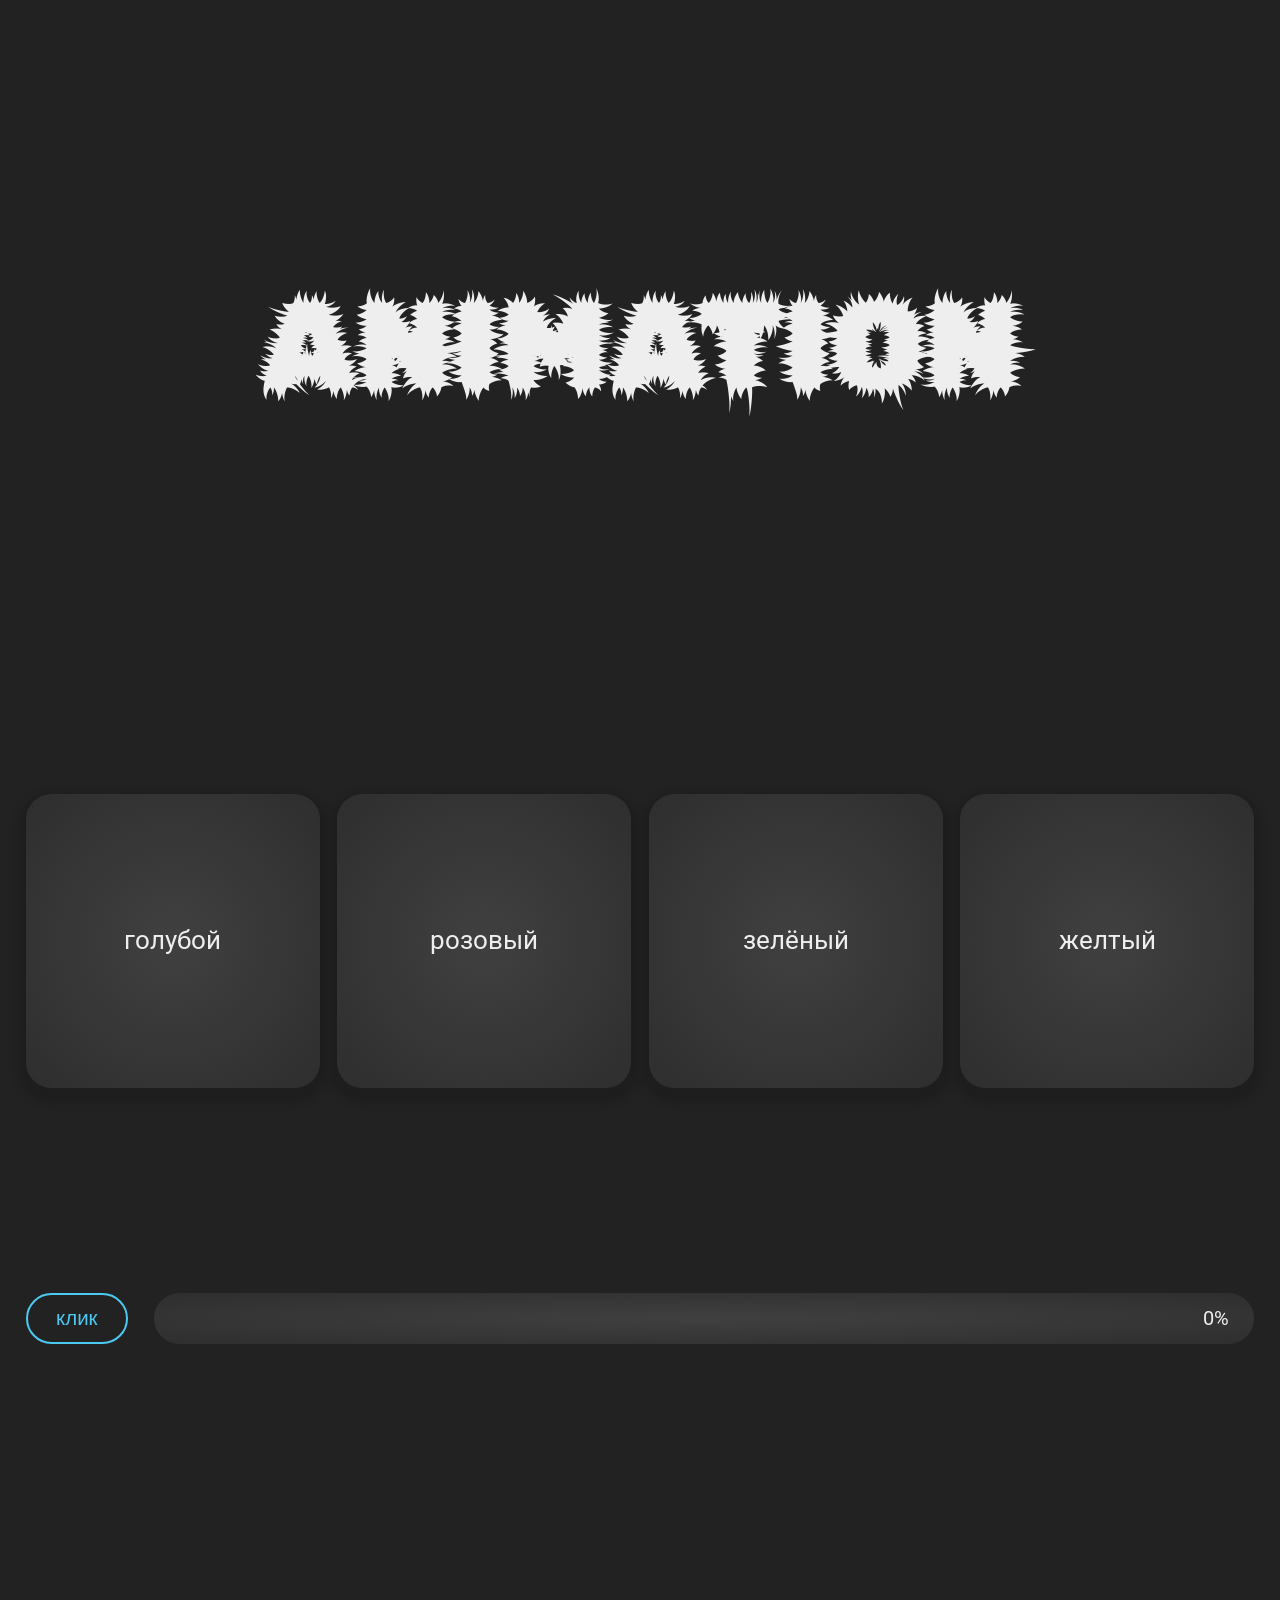
==== main/index.html @ 4388c33f "js анимации" ====
<!doctype html>
<html lang="ru">
  <head>
    <meta charset="UTF-8" />
    <meta name="viewport" content="width=device-width, initial-scale=1.0" />
    <title>СSS & JS animation</title>
    <link rel="stylesheet" href="stylesheets/style.css" />
    <script defer src="javascripts/scripts.js"></script>
  </head>
  <body>
    <section class="header">
      <h1>
        <span>a</span><span>n</span><span>i</span><span>m</span><span>a</span
        ><span>t</span><span>i</span><span>o</span><span>n</span>
      </h1>
    </section>

    <section class="flipCards">
      <article class="flipCard">
        <div class="flipCardWrapper">
          <div class="flipCardFront">
            <p>голубой</p>
          </div>
          <div class="flipCardBack blue"></div>
        </div>
      </article>

      <article class="flipCard">
        <div class="flipCardWrapper">
          <div class="flipCardFront">
            <p>розовый</p>
          </div>
          <div class="flipCardBack purple"></div>
        </div>
      </article>

      <article class="flipCard">
        <div class="flipCardWrapper">
          <div class="flipCardFront">
            <p>зелёный</p>
          </div>
          <div class="flipCardBack green"></div>
        </div>
      </article>

      <article class="flipCard">
        <div class="flipCardWrapper">
          <div class="flipCardFront">
            <p>желтый</p>
          </div>
          <div class="flipCardBack gold"></div>
        </div>
      </article>
    </section>

    <section class="progressBarSection">
      <button class="progressBarButton">клик</button>

      <div class="progressBar">
        <div class="progressBarLine"></div>
        <p class="progressBarNumber">0%</p>
      </div>
    </section>

    <section class="drawStar">
      <svg
        width="119"
        height="113"
        viewBox="0 0 119 113"
        fill="none"
        xmlns="http://www.w3.org/2000/svg"
      >
        <path
          class="svgLine"
          d="M71.6728 40.7144C72.2083 42.3623 73.7439 43.4779 75.4765 43.4781H116.184L83.2509 67.4048C81.8491 68.4234 81.2623 70.2294 81.7978 71.8775L94.3769 110.591L61.4453 86.6646C60.0433 85.646 58.1441 85.646 56.7422 86.6646L23.8105 110.591L36.3896 71.8775C36.9251 70.2294 36.3384 68.4234 34.9365 67.4048L2.00388 43.4781H42.7109C44.4436 43.4779 45.9791 42.3623 46.5146 40.7144L59.0937 1.99954L71.6728 40.7144Z"
          stroke="#4CC9F0"
          stroke-width="4"
        />
      </svg>
    </section>
  </body>
</html>
---- main/stylesheets/style.css ----
@import 'reset.css';
@import url('https://fonts.googleapis.com/css2?family=Roboto:wght@100..900&family=Rubik+Beastly&display=swap');
@import 'layout.css';
@import 'animation.css';
@import 'adaptive.css';
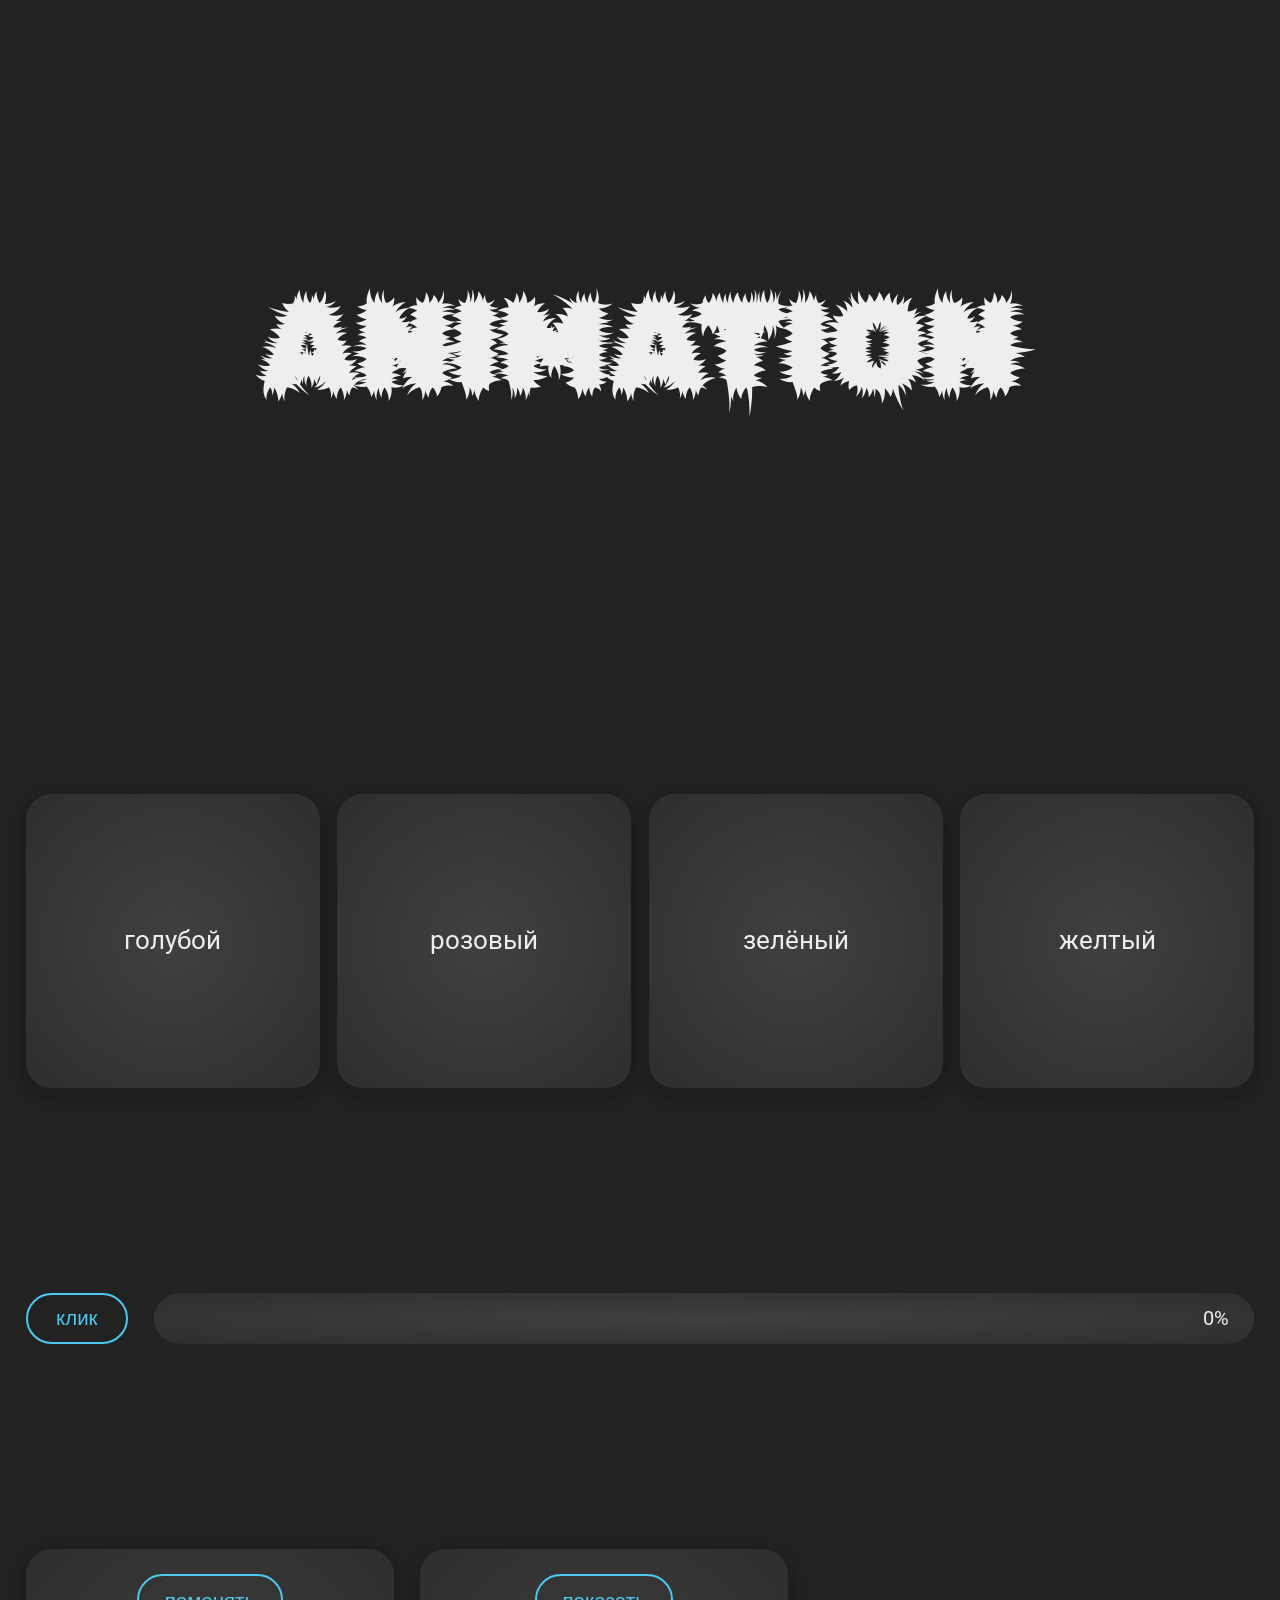
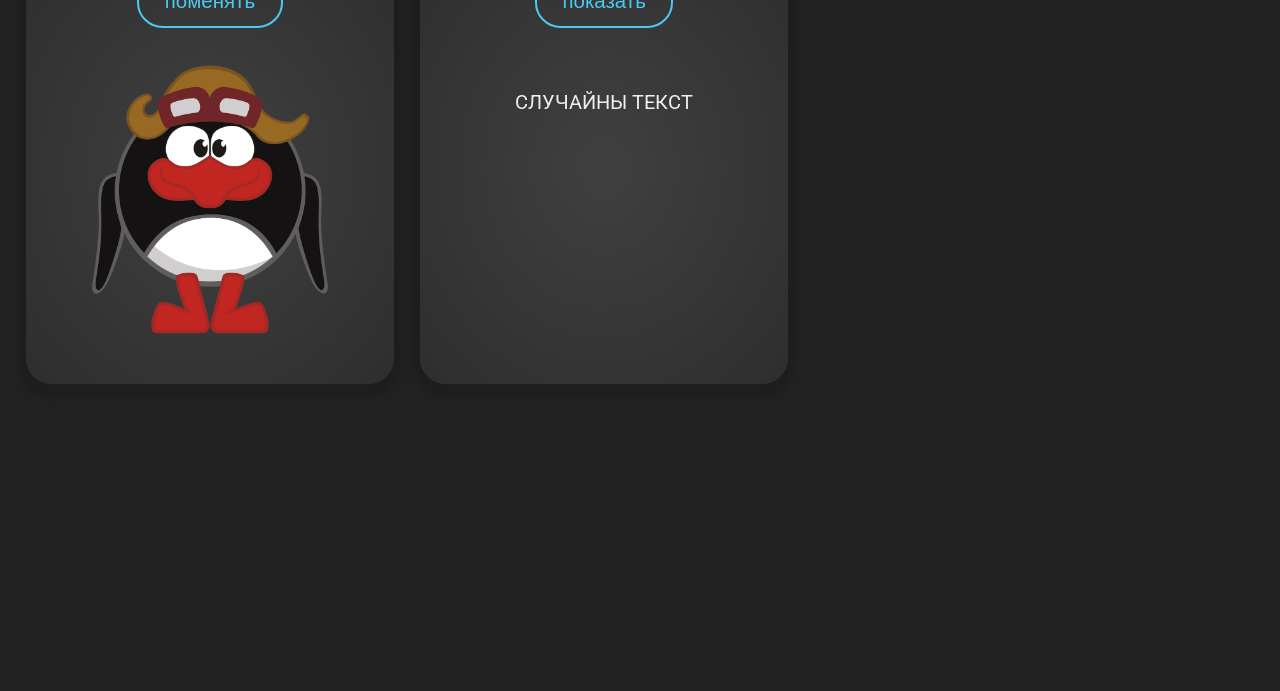
==== commit 87ca0635: "рандом" ====
--- a/main/index.html
+++ b/main/index.html
@@ -62,6 +62,18 @@
       </div>
     </section>
 
+    <section class="random">
+      <div class="showRandomImage">
+        <button class="randomImgButton">поменять</button>
+        <img src="images/smeshariki/smesharik1.webp" alt="smesharik" />
+      </div>
+
+      <div class="showRandomText">
+        <button class="randomTextButton">показать</button>
+        <p class="randomText">случайны текст</p>
+      </div>
+    </section>
+
     <section class="drawStar">
       <svg
         width="119"
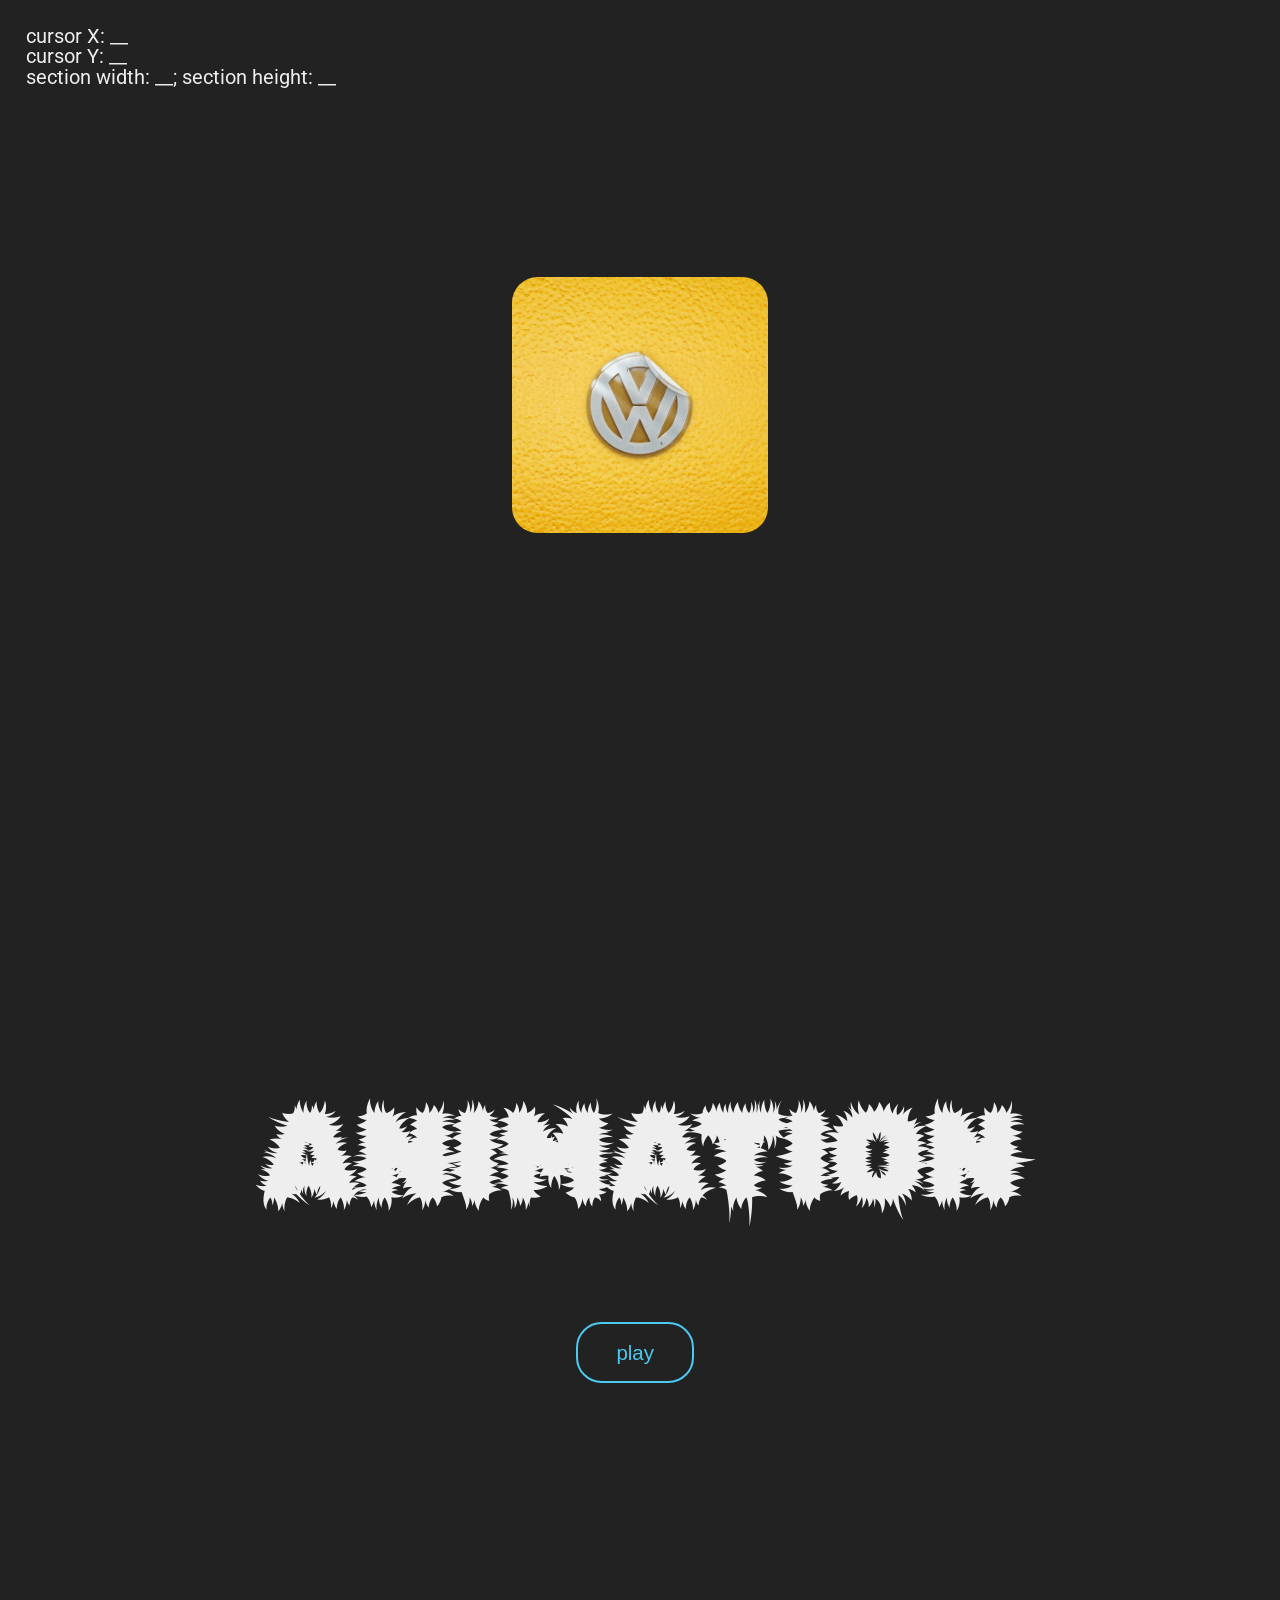
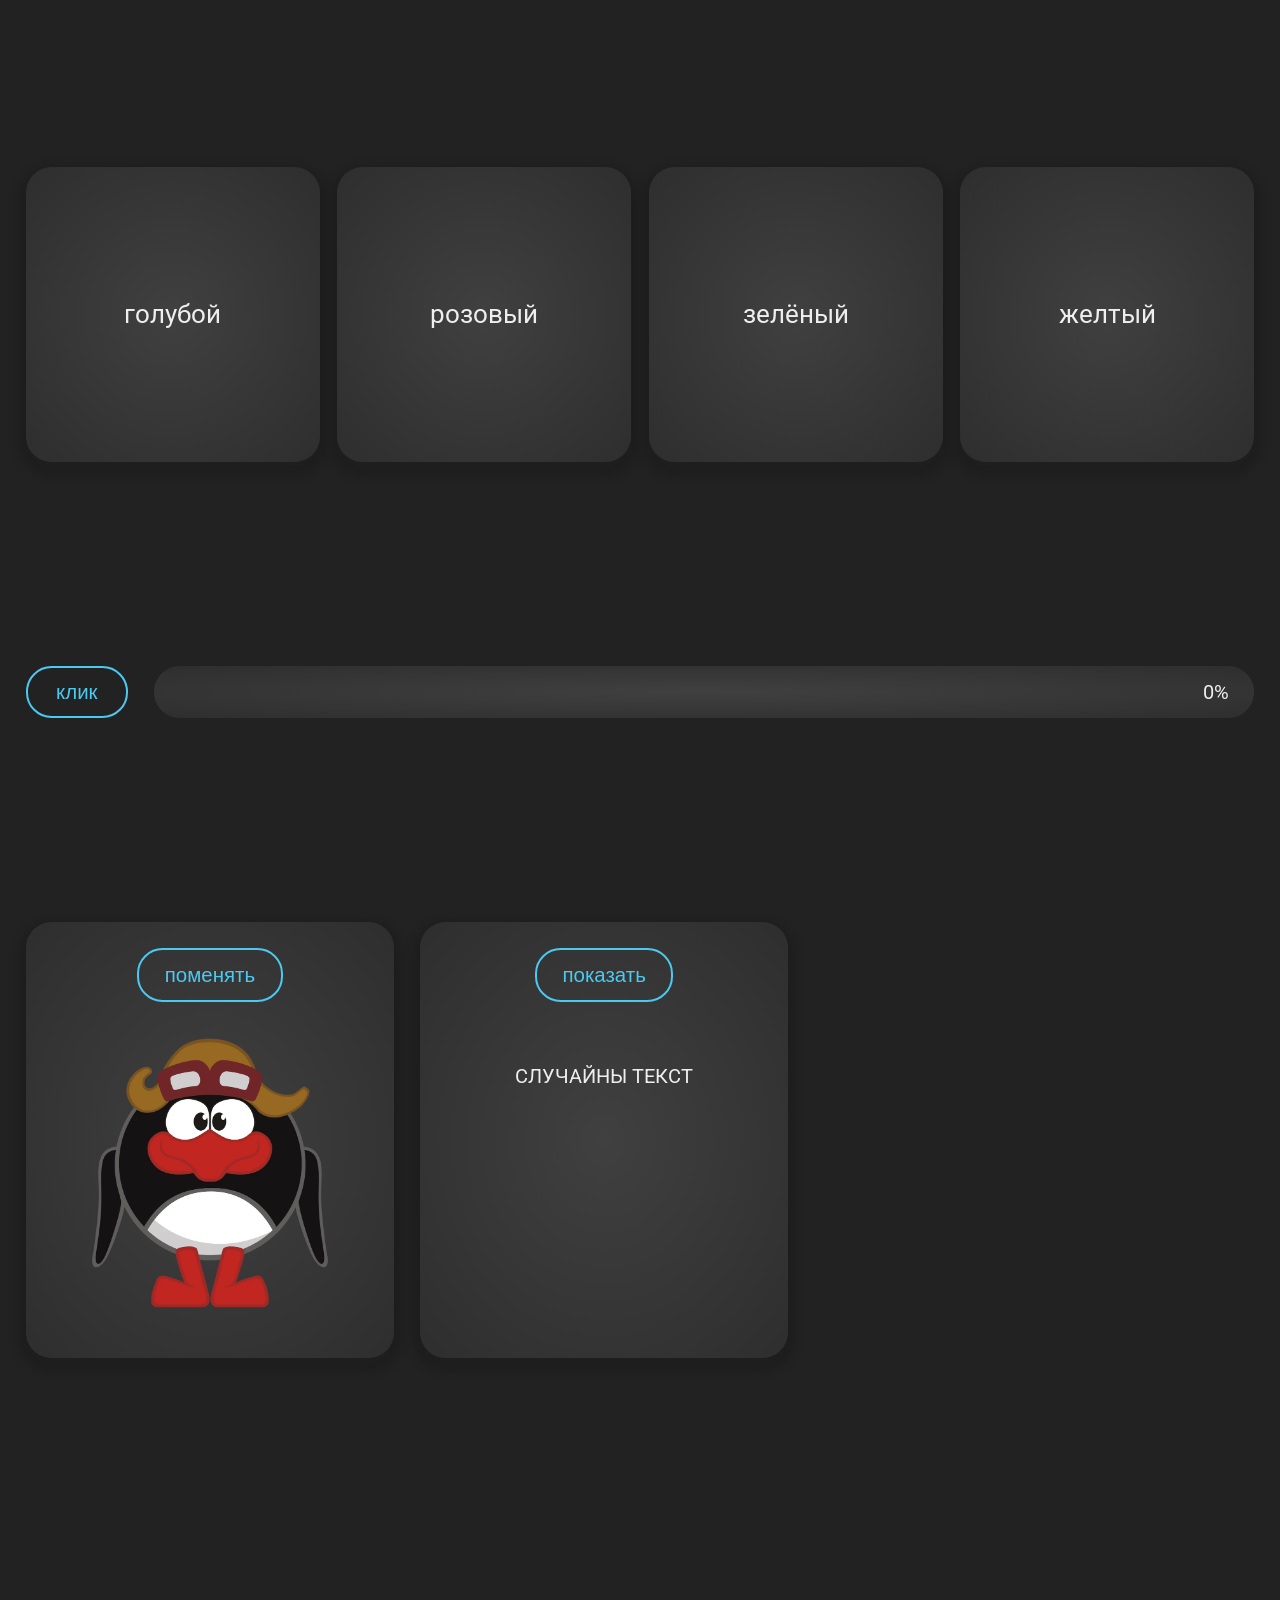
==== commit 6f2b44a9: "js animation" ====
--- a/main/index.html
+++ b/main/index.html
@@ -8,11 +8,32 @@
     <script defer src="javascripts/scripts.js"></script>
   </head>
   <body>
+    <div class="cursor"></div>
+
+    <section class="changeBlick">
+      <div class="coords">
+        <p class="coordX">cursor X: __</p>
+        <p class="coordY">cursor Y: __</p>
+        <p class="sectionWH">section width: __; section height: __</p>
+      </div>
+
+      <div class="blick">
+        <div class="blickImg blickImg0"></div>
+        <div class="blickImg blickImg1"></div>
+        <div class="blickImg blickImg2"></div>
+        <div class="blickImg blickImg3"></div>
+      </div>
+    </section>
+
     <section class="header">
       <h1>
         <span>a</span><span>n</span><span>i</span><span>m</span><span>a</span
         ><span>t</span><span>i</span><span>o</span><span>n</span>
       </h1>
+      <div class="popupContainer">
+        <div class="popup"></div>
+        <button class="showAnimEl">play</button>
+      </div>
     </section>
 
     <section class="flipCards">
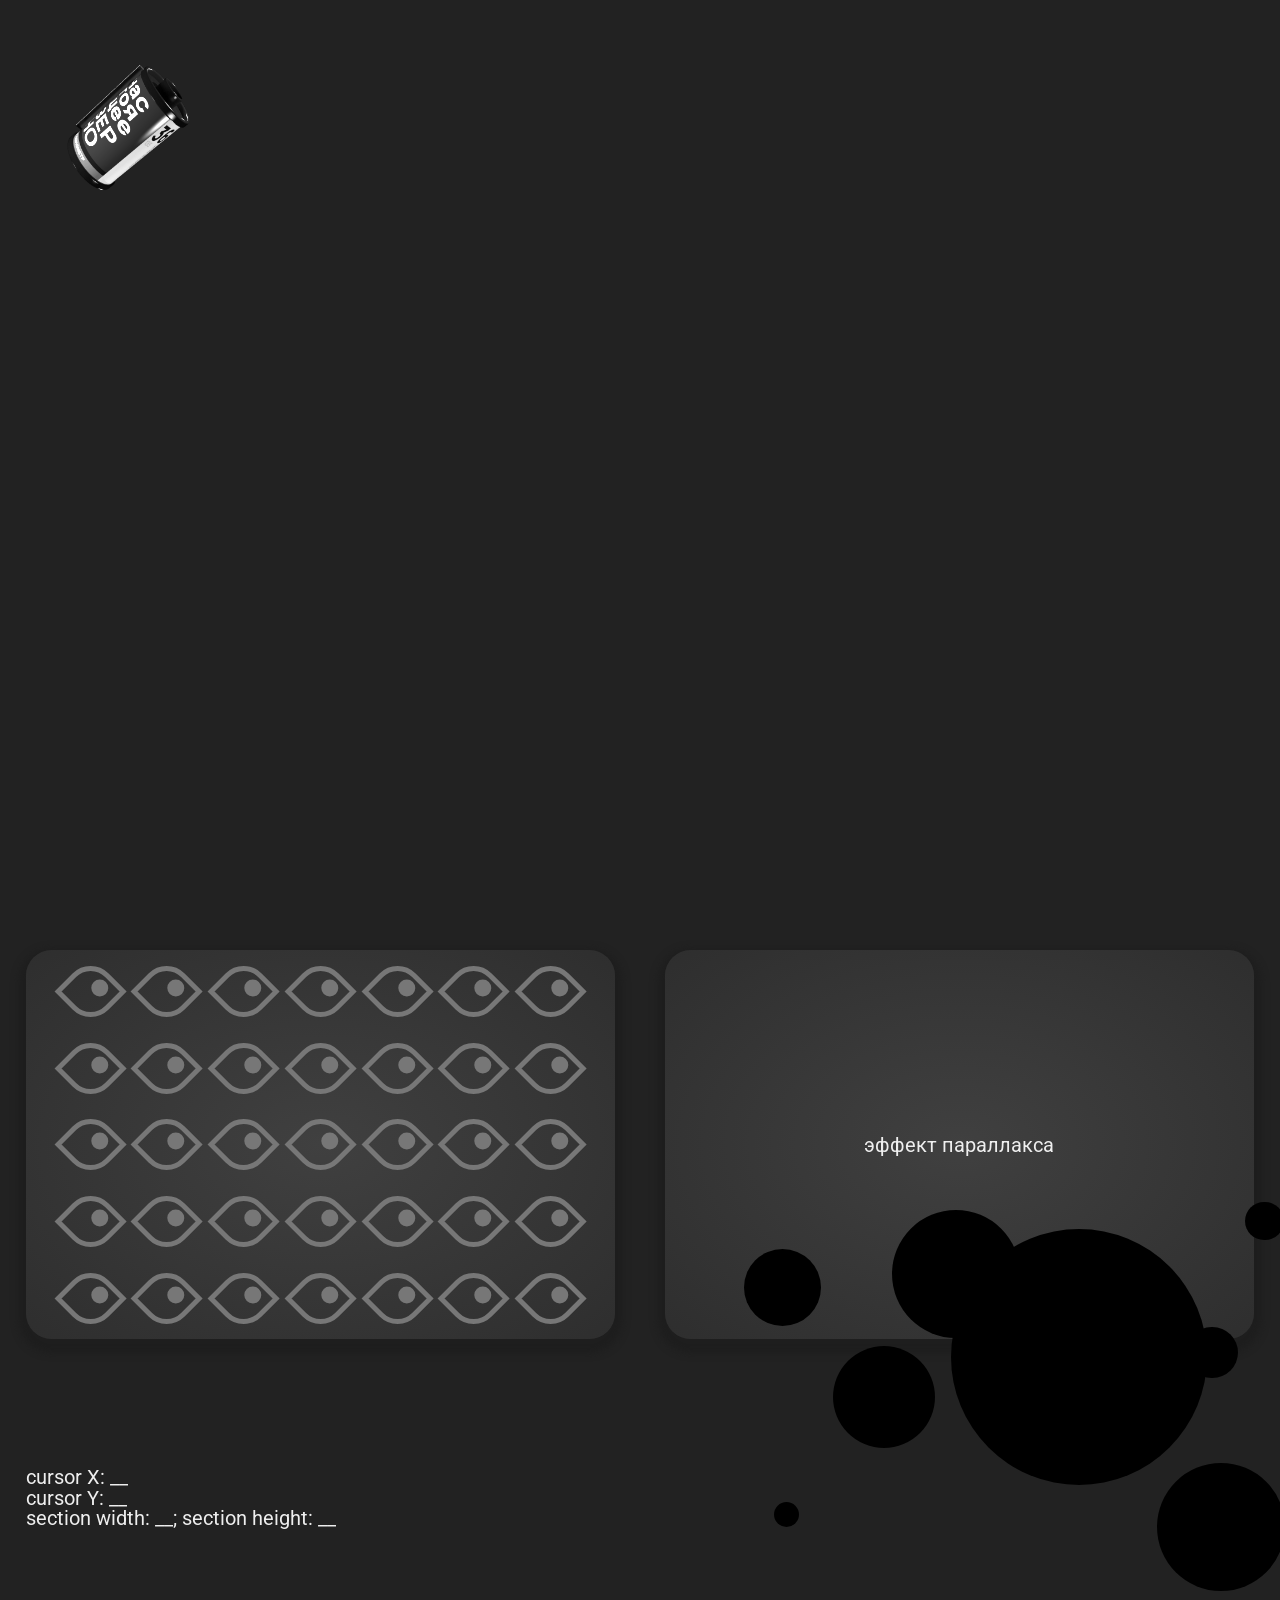
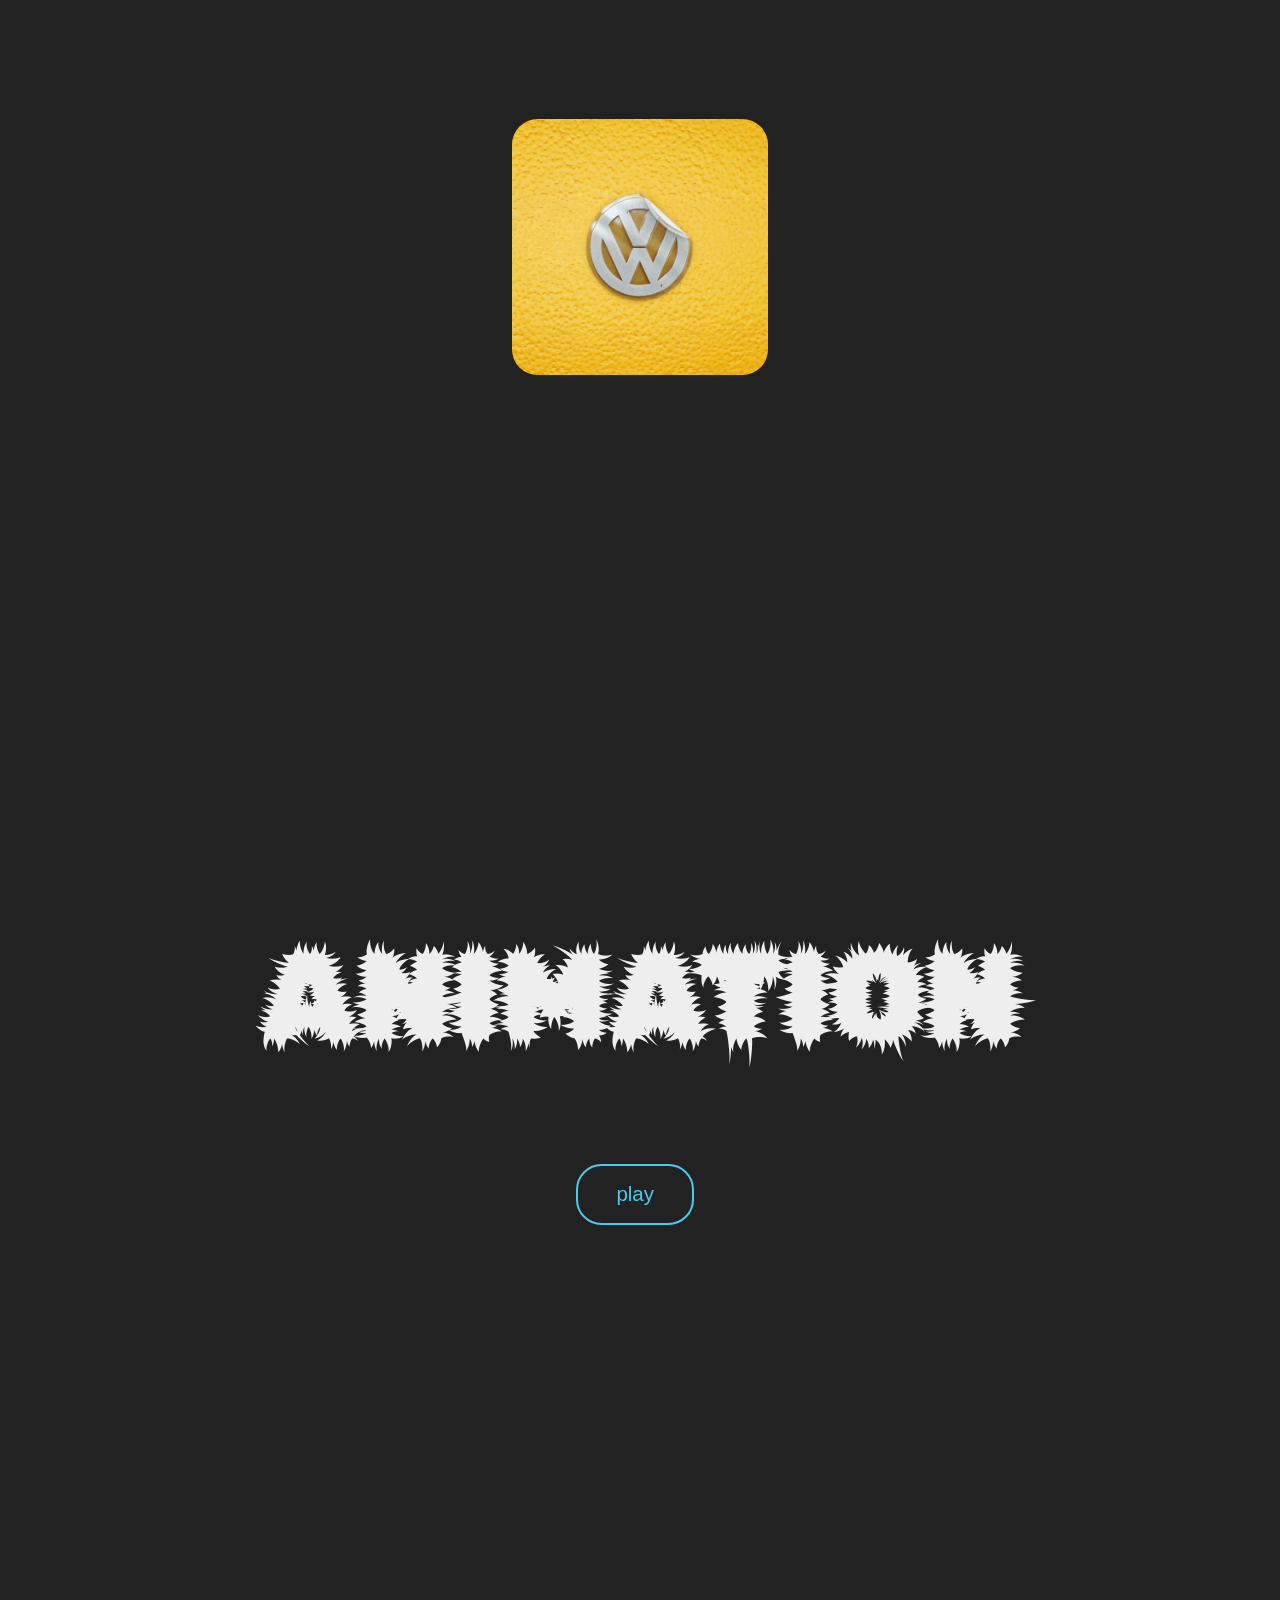
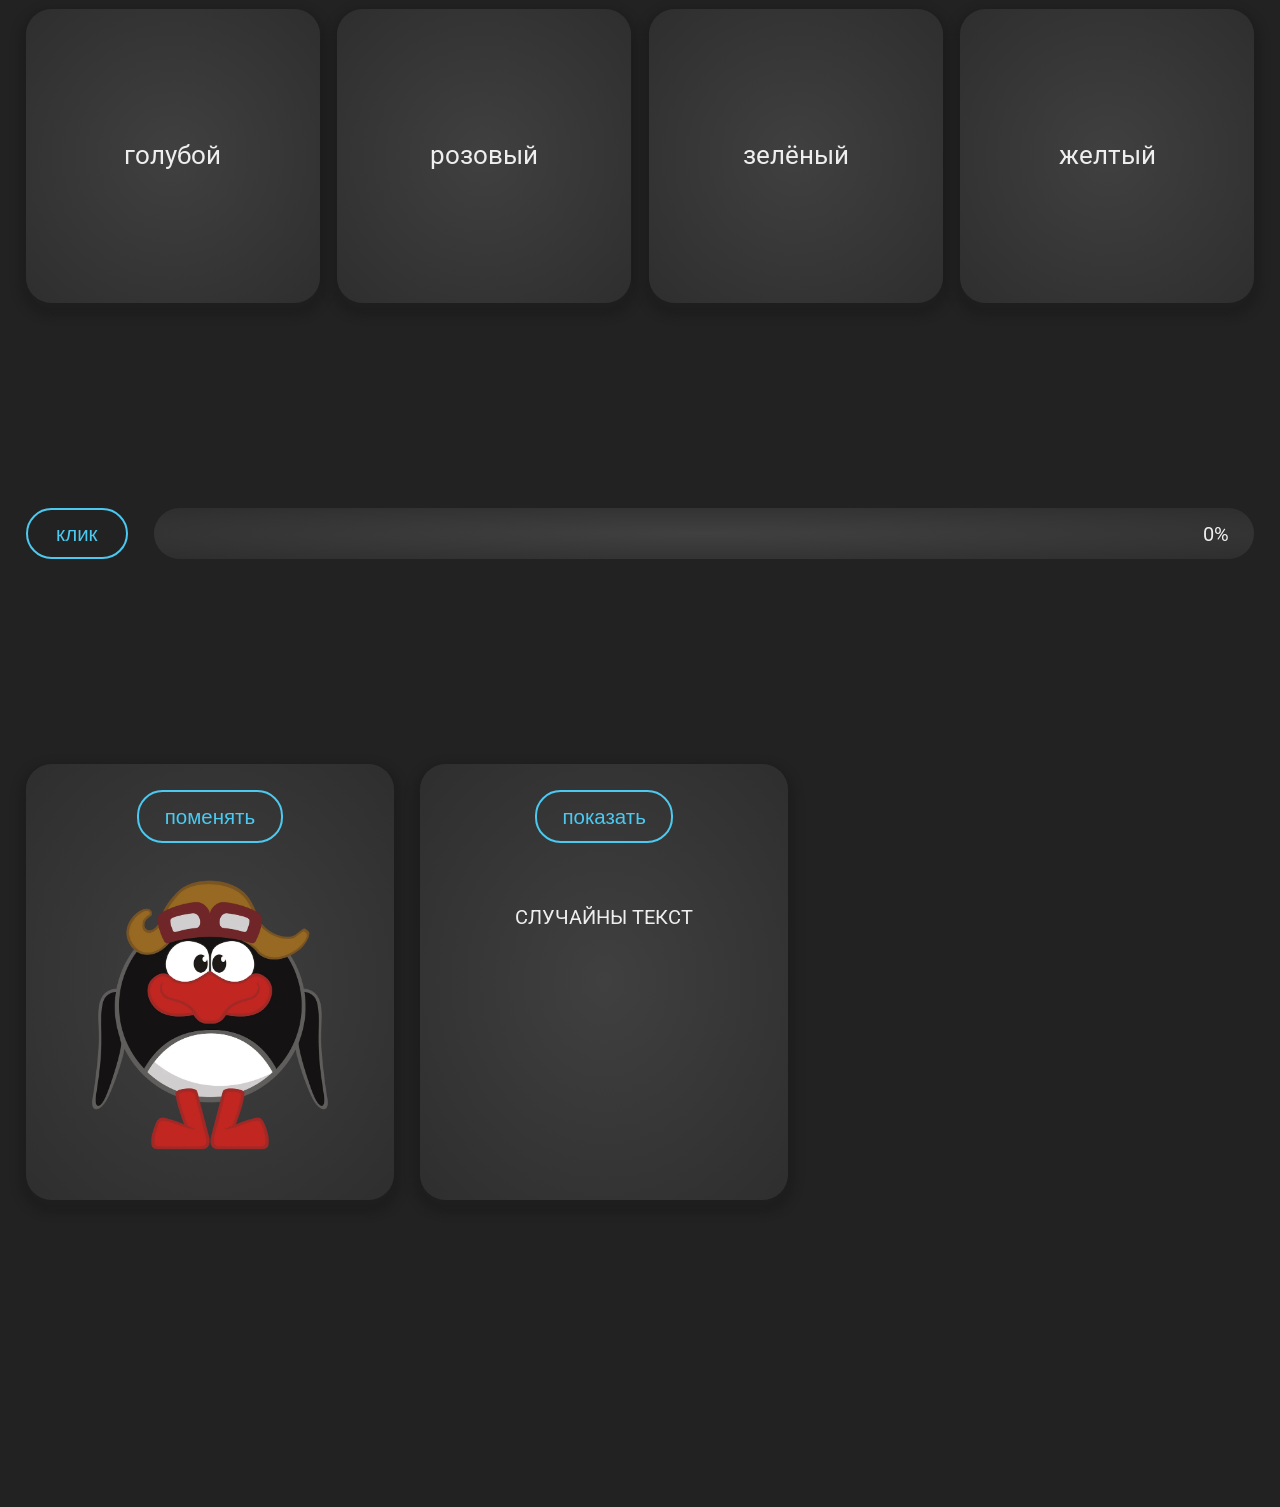
==== commit ea07e431: "js scroll and cursor animation" ====
--- a/main/index.html
+++ b/main/index.html
@@ -8,7 +8,165 @@
     <script defer src="javascripts/scripts.js"></script>
   </head>
   <body>
-    <div class="cursor"></div>
+    <!-- <div class="cursor"></div> -->
+
+    <div class="sliderContainer">
+      <div class="slider">
+        <img src="images/frames/film-01.png" alt="frame" />
+        <img src="images/frames/film-02.png" alt="frame" />
+        <img src="images/frames/film-03.png" alt="frame" />
+        <img src="images/frames/film-04.png" alt="frame" />
+        <img src="images/frames/film-05.png" alt="frame" />
+        <img src="images/frames/film-06.png" alt="frame" />
+        <img src="images/frames/film-07.png" alt="frame" />
+        <img src="images/frames/film-08.png" alt="frame" />
+        <img src="images/frames/film-09.png" alt="frame" />
+        <img src="images/frames/film-10.png" alt="frame" />
+        <img src="images/frames/film-11.png" alt="frame" />
+        <img src="images/frames/film-12.png" alt="frame" />
+        <img src="images/frames/film-13.png" alt="frame" />
+        <img src="images/frames/film-14.png" alt="frame" />
+        <img src="images/frames/film-15.png" alt="frame" />
+        <img src="images/frames/film-16.png" alt="frame" />
+        <img src="images/frames/film-17.png" alt="frame" />
+        <img src="images/frames/film-18.png" alt="frame" />
+        <img src="images/frames/film-19.png" alt="frame" />
+        <img src="images/frames/film-20.png" alt="frame" />
+        <img src="images/frames/film-21.png" alt="frame" />
+        <img src="images/frames/film-22.png" alt="frame" />
+        <img src="images/frames/film-23.png" alt="frame" />
+        <img src="images/frames/film-24.png" alt="frame" />
+        <img src="images/frames/film-25.png" alt="frame" />
+        <img src="images/frames/film-26.png" alt="frame" />
+        <img src="images/frames/film-27.png" alt="frame" />
+        <img src="images/frames/film-28.png" alt="frame" />
+        <img src="images/frames/film-29.png" alt="frame" />
+        <img src="images/frames/film-30.png" alt="frame" />
+      </div>
+    </div>
+
+    <section class="eyesAndParallax">
+      <div class="eyes">
+        <div class="eye">
+          <div class="dot"></div>
+        </div>
+        <div class="eye">
+          <div class="dot"></div>
+        </div>
+        <div class="eye">
+          <div class="dot"></div>
+        </div>
+        <div class="eye">
+          <div class="dot"></div>
+        </div>
+        <div class="eye">
+          <div class="dot"></div>
+        </div>
+        <div class="eye">
+          <div class="dot"></div>
+        </div>
+        <div class="eye">
+          <div class="dot"></div>
+        </div>
+        <div class="eye">
+          <div class="dot"></div>
+        </div>
+        <div class="eye">
+          <div class="dot"></div>
+        </div>
+        <div class="eye">
+          <div class="dot"></div>
+        </div>
+        <div class="eye">
+          <div class="dot"></div>
+        </div>
+        <div class="eye">
+          <div class="dot"></div>
+        </div>
+        <div class="eye">
+          <div class="dot"></div>
+        </div>
+        <div class="eye">
+          <div class="dot"></div>
+        </div>
+        <div class="eye">
+          <div class="dot"></div>
+        </div>
+        <div class="eye">
+          <div class="dot"></div>
+        </div>
+        <div class="eye">
+          <div class="dot"></div>
+        </div>
+        <div class="eye">
+          <div class="dot"></div>
+        </div>
+        <div class="eye">
+          <div class="dot"></div>
+        </div>
+        <div class="eye">
+          <div class="dot"></div>
+        </div>
+        <div class="eye">
+          <div class="dot"></div>
+        </div>
+        <div class="eye">
+          <div class="dot"></div>
+        </div>
+        <div class="eye">
+          <div class="dot"></div>
+        </div>
+        <div class="eye">
+          <div class="dot"></div>
+        </div>
+        <div class="eye">
+          <div class="dot"></div>
+        </div>
+        <div class="eye">
+          <div class="dot"></div>
+        </div>
+        <div class="eye">
+          <div class="dot"></div>
+        </div>
+        <div class="eye">
+          <div class="dot"></div>
+        </div>
+        <div class="eye">
+          <div class="dot"></div>
+        </div>
+        <div class="eye">
+          <div class="dot"></div>
+        </div>
+        <div class="eye">
+          <div class="dot"></div>
+        </div>
+        <div class="eye">
+          <div class="dot"></div>
+        </div>
+        <div class="eye">
+          <div class="dot"></div>
+        </div>
+        <div class="eye">
+          <div class="dot"></div>
+        </div>
+        <div class="eye">
+          <div class="dot"></div>
+        </div>
+      </div>
+
+      <div class="parallax">
+        <h2>эффект параллакса</h2>
+
+        <div class="circle"></div>
+        <div class="circle"></div>
+        <div class="circle"></div>
+        <div class="circle"></div>
+        <div class="circle"></div>
+        <div class="circle"></div>
+        <div class="circle"></div>
+        <div class="circle"></div>
+      </div>
+    </section>
 
     <section class="changeBlick">
       <div class="coords">
